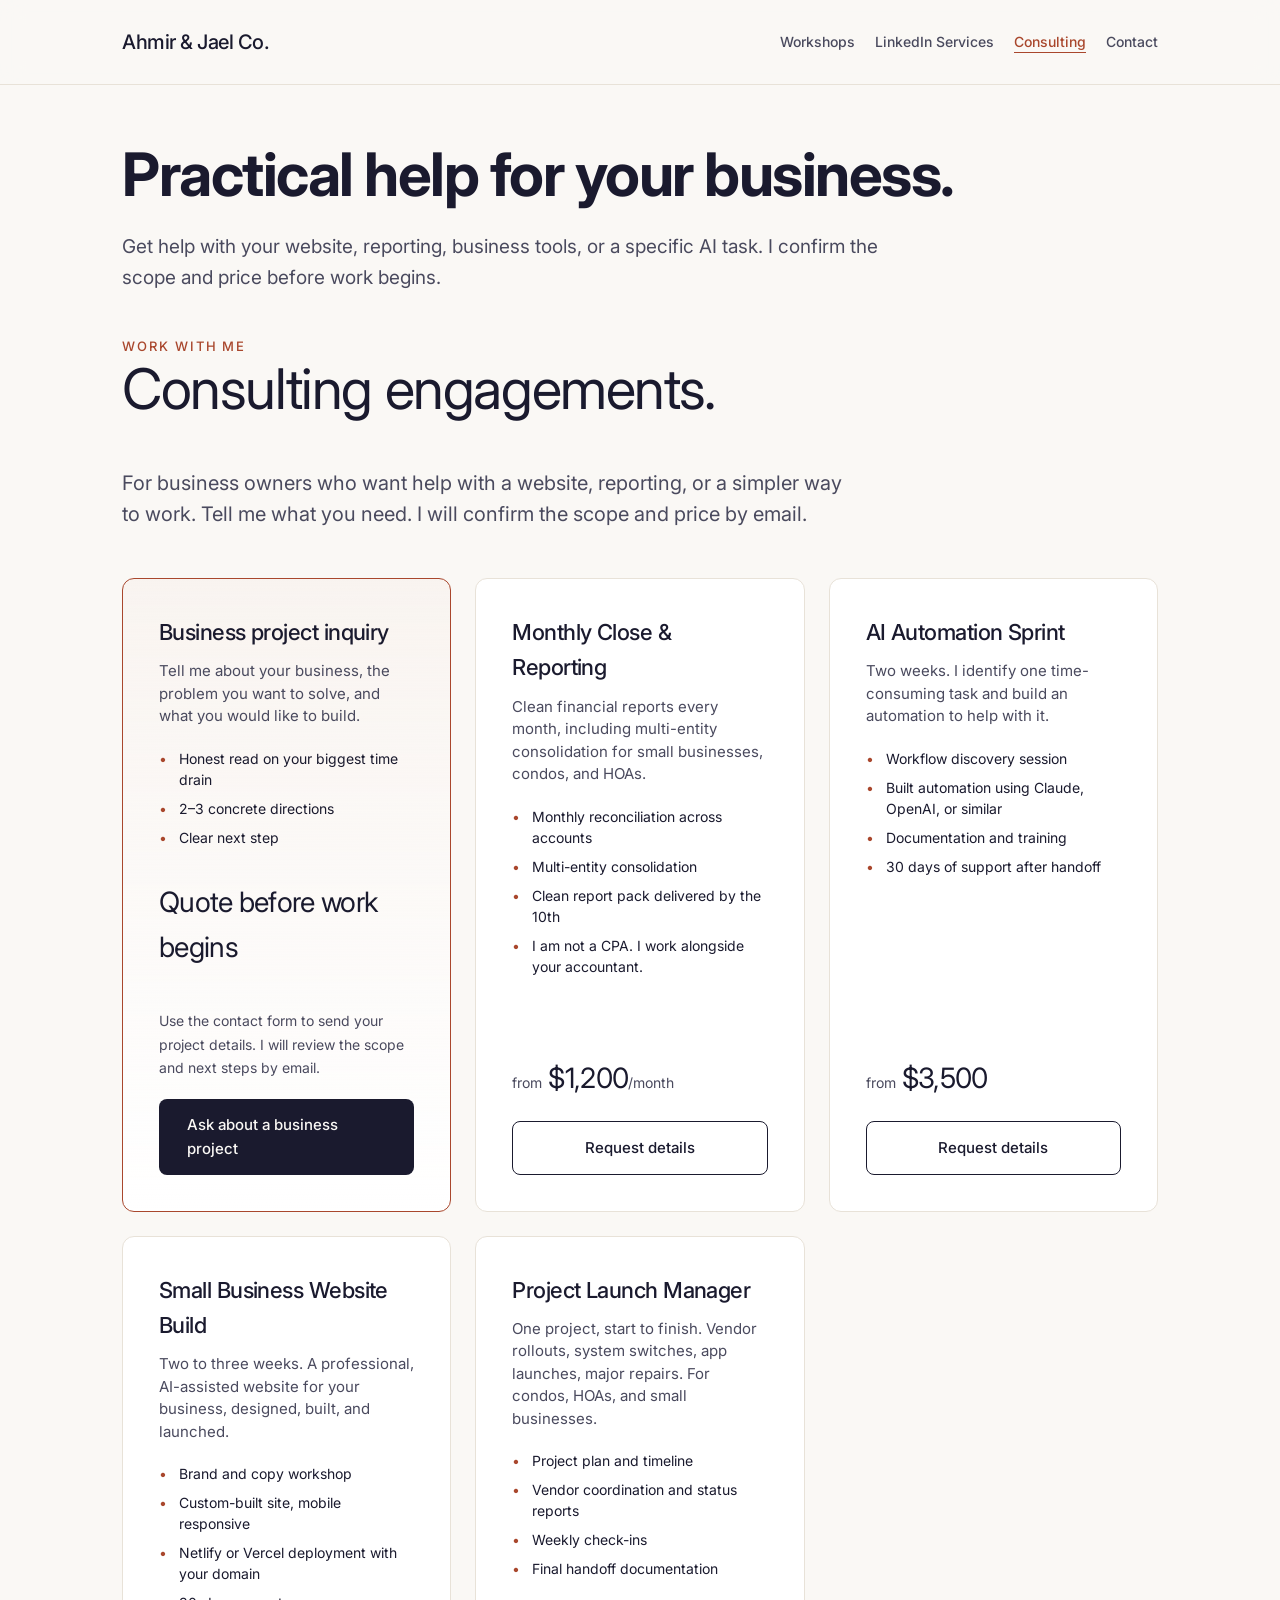
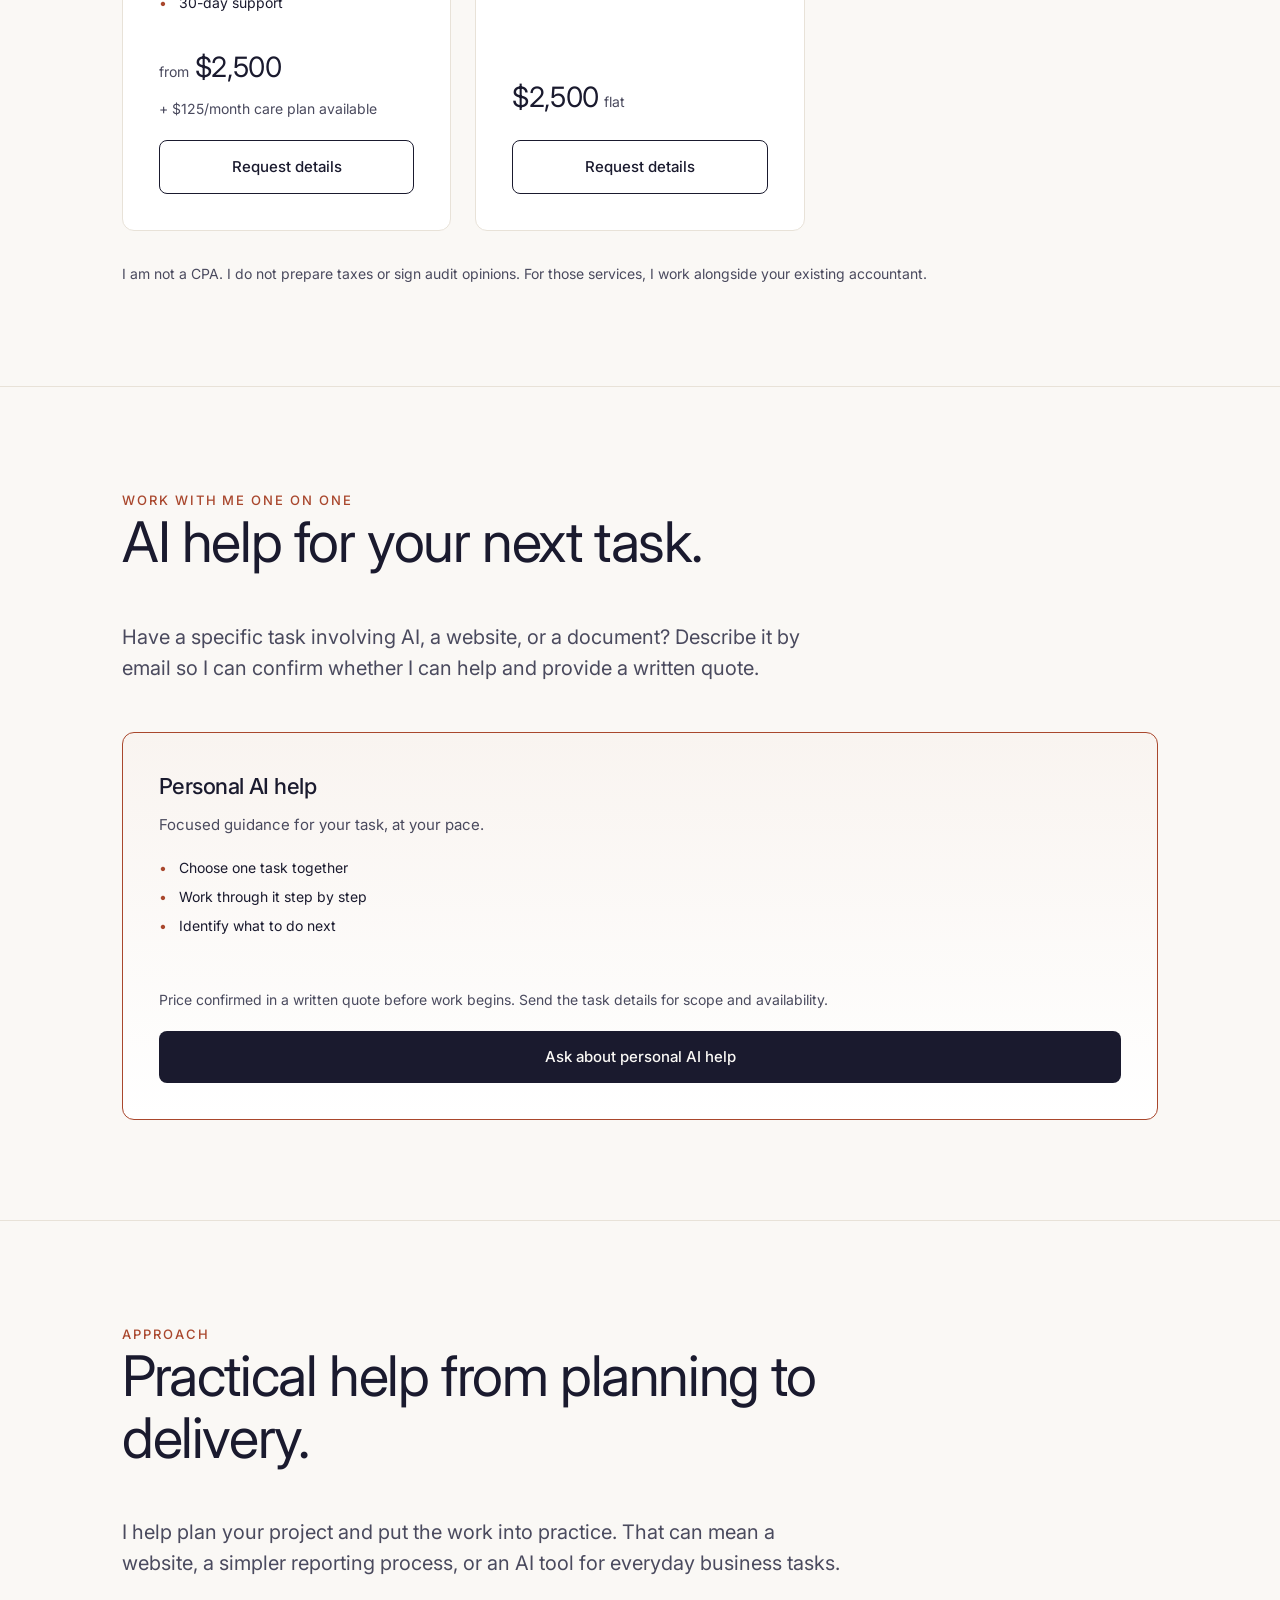
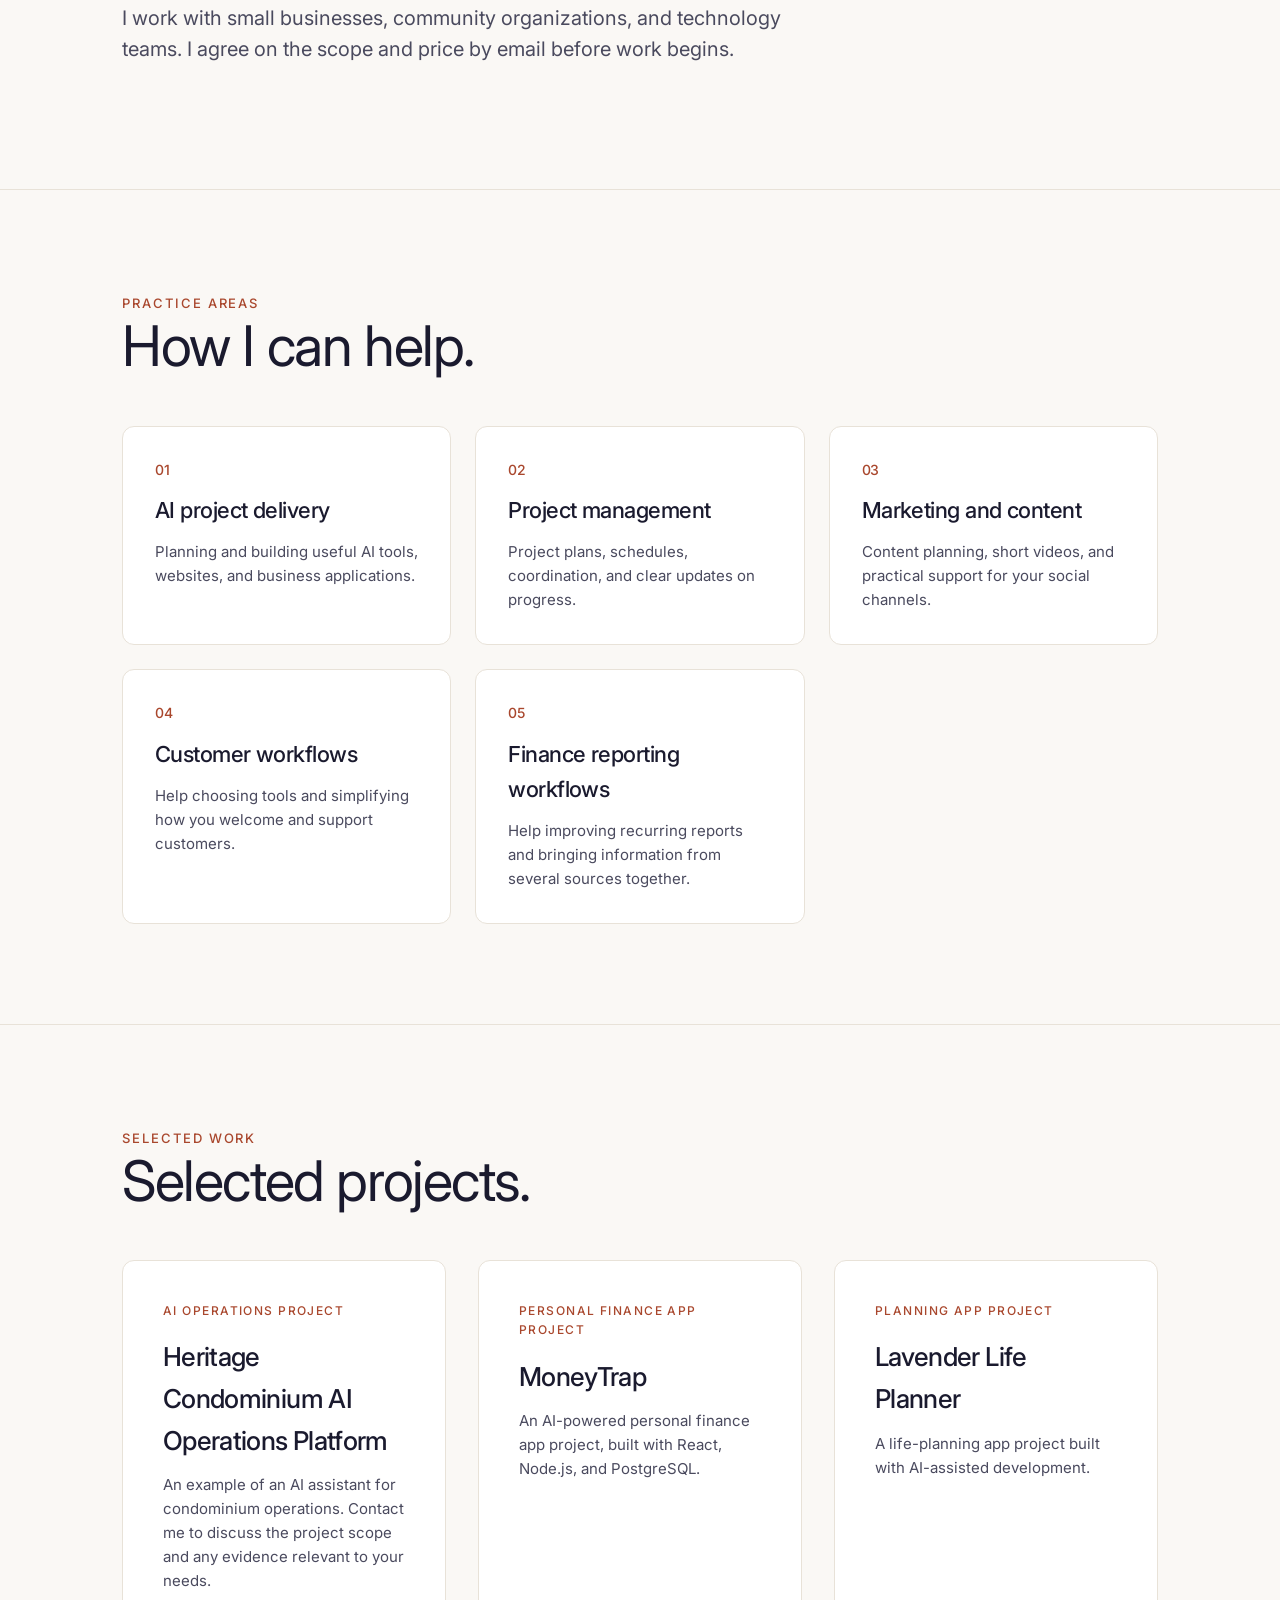
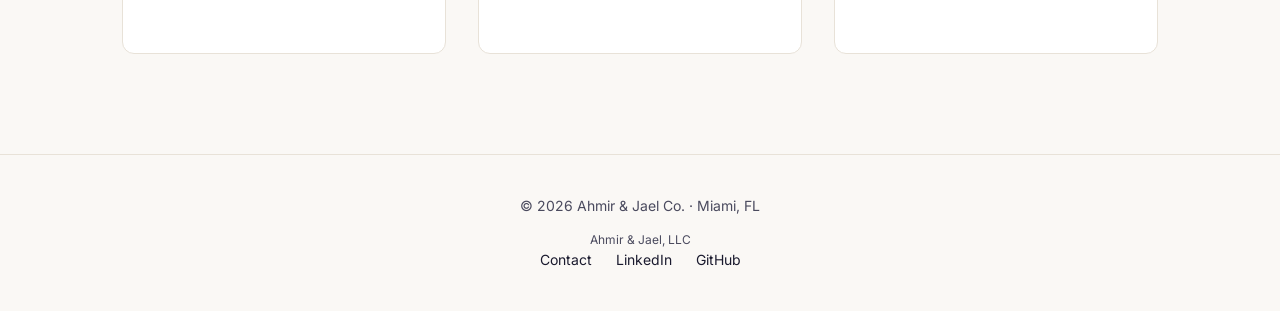
==== consulting.html @ 12e59868 "Separate workshop, LinkedIn, consulting and contact pages" ====
<!DOCTYPE html>

<html lang="en"><head>
<meta charset="utf-8"/>
<meta content="width=device-width, initial-scale=1.0" name="viewport"/>
<title>Business Consulting and Personal AI Help | Ahmir &amp; Jael Co.</title>
<meta content="Explore business project support and personal AI help with Joane Aristilde. Clear scope, written quotes, and email inquiries." name="description"/>
<!-- Open Graph (LinkedIn / WhatsApp / Facebook preview cards) -->
<meta content="Business Consulting and Personal AI Help | Ahmir &amp; Jael Co." property="og:title"/>
<meta content="Explore business project support and personal AI help with Joane Aristilde. Clear scope, written quotes, and email inquiries." property="og:description"/>
<meta content="website" property="og:type"/>
<meta content="https://ahmirjael.netlify.app/joane-hero-brown.jpg" property="og:image"/>
<meta content="https://ahmirjael.netlify.app/consulting.html" property="og:url"/>
<!-- Twitter card -->
<meta content="summary_large_image" name="twitter:card"/>
<meta content="Business Consulting and Personal AI Help | Ahmir &amp; Jael Co." name="twitter:title"/>
<meta content="Explore business project support and personal AI help with Joane Aristilde. Clear scope, written quotes, and email inquiries." name="twitter:description"/>
<meta content="https://ahmirjael.netlify.app/joane-hero-brown.jpg" name="twitter:image"/>
<!-- Favicon (A&J wordmark) -->
<link href="data:image/svg+xml,%3Csvg xmlns='http://www.w3.org/2000/svg' viewBox='0 0 100 100'%3E%3Crect width='100' height='100' fill='%231a1a2e'/%3E%3Ctext x='50' y='68' font-family='Georgia,serif' font-size='54' font-weight='500' fill='%23d97757' text-anchor='middle'%3EA%26J%3C/text%3E%3C/svg%3E" rel="icon"/>
<link href="https://fonts.googleapis.com" rel="preconnect"/>
<link crossorigin="" href="https://fonts.gstatic.com" rel="preconnect"/>
<script defer="" src="booking-config.js"></script>
<script defer="" src="booking.js"></script><link href="https://fonts.googleapis.com/css2?family=Inter:wght@400;500;600&amp;display=swap" rel="stylesheet"/><link href="/styles.css" rel="stylesheet"/><link href="https://ahmirjael.netlify.app/consulting.html" rel="canonical"/></head><body><a class="skip-link" href="#top">Skip to main content</a><nav aria-label="Main navigation"><div class="container"><a class="logo" href="/">Ahmir &amp; Jael Co.</a><div class="nav-links"><a href="/#workshops">Workshops</a><a href="/linkedin-services.html">LinkedIn Services</a><a aria-current="page" href="/consulting.html">Consulting</a><a href="/contact.html">Contact</a></div></div></nav><main id="main-content"><header class="page-intro" id="top"><div class="container"><h1>Practical help for your business.</h1><p>Get help with your website, reporting, business tools, or a specific AI task. I confirm the scope and price before work begins.</p></div></header><section id="consulting">
<div class="container">
<span class="section-label">Work With Me</span>
<h2 class="section-title">Consulting engagements.</h2>
<p class="section-intro">For business owners who want help with a website, reporting, or a simpler way to work. Tell me what you need. I will confirm the scope and price by email.</p>
<div class="consulting-grid">
<div class="consulting-card featured">
<h3>Business project inquiry</h3>
<p class="consulting-sub">Tell me about your business, the problem you want to solve, and what you would like to build.</p>
<ul class="consulting-deliverables">
<li>Honest read on your biggest time drain</li>
<li>2–3 concrete directions</li>
<li>Clear next step</li>
</ul>
<div class="consulting-price">Quote before work begins</div>
<p class="offer-note">Use the contact form to send your project details. I will review the scope and next steps by email.</p><a class="btn btn-primary" data-inquiry="business" href="/contact.html?service=business#service-inquiry">Ask about a business project</a>
</div>
<div class="consulting-card">
<h3>Monthly Close &amp; Reporting</h3>
<p class="consulting-sub">Clean financial reports every month, including multi-entity consolidation for small businesses, condos, and HOAs.</p>
<ul class="consulting-deliverables">
<li>Monthly reconciliation across accounts</li>
<li>Multi-entity consolidation</li>
<li>Clean report pack delivered by the 10th</li>
<li>I am not a CPA. I work alongside your accountant.</li>
</ul>
<div class="consulting-price"><span style="margin-right:6px">from</span>$1,200<span>/month</span></div>
<a class="btn btn-secondary" data-inquiry="business" href="/contact.html?service=business#service-inquiry">Request details</a>
</div>
<div class="consulting-card">
<h3>AI Automation Sprint</h3>
<p class="consulting-sub">Two weeks. I identify one time-consuming task and build an automation to help with it.</p>
<ul class="consulting-deliverables">
<li>Workflow discovery session</li>
<li>Built automation using Claude, OpenAI, or similar</li>
<li>Documentation and training</li>
<li>30 days of support after handoff</li>
</ul>
<div class="consulting-price"><span style="margin-right:6px">from</span>$3,500</div>
<a class="btn btn-secondary" data-inquiry="business" href="/contact.html?service=business#service-inquiry">Request details</a>
</div>
<div class="consulting-card">
<h3>Small Business Website Build</h3>
<p class="consulting-sub">Two to three weeks. A professional, AI-assisted website for your business,  designed, built, and launched.</p>
<ul class="consulting-deliverables">
<li>Brand and copy workshop</li>
<li>Custom-built site, mobile responsive</li>
<li>Netlify or Vercel deployment with your domain</li>
<li>30-day support</li>
</ul>
<div class="consulting-price"><span style="margin-right:6px">from</span>$2,500</div>
<div style="font-size: 14px; color: var(--ink-soft); margin-top: -12px; margin-bottom: 20px;">+ $125/month care plan available</div>
<a class="btn btn-secondary" data-inquiry="business" href="/contact.html?service=business#service-inquiry">Request details</a>
</div>
<div class="consulting-card">
<h3>Project Launch Manager</h3>
<p class="consulting-sub">One project, start to finish. Vendor rollouts, system switches, app launches, major repairs. For condos, HOAs, and small businesses.</p>
<ul class="consulting-deliverables">
<li>Project plan and timeline</li>
<li>Vendor coordination and status reports</li>
<li>Weekly check-ins</li>
<li>Final handoff documentation</li>
</ul>
<div class="consulting-price">$2,500 <span>flat</span></div>
<a class="btn btn-secondary" data-inquiry="business" href="/contact.html?service=business#service-inquiry">Request details</a>
</div>
</div>
<p class="consulting-note" style="margin-top:32px;color:var(--ink-soft);font-size:14px;">I am not a CPA. I do not prepare taxes or sign audit opinions. For those services, I work alongside your existing accountant.</p>
</div>
</section><section id="personal-help"><div class="container">
<span class="section-label">Work with me one on one</span><h2 class="section-title">AI help for your next task.</h2>
<p class="section-intro">Have a specific task involving AI, a website, or a document? Describe it by email so I can confirm whether I can help and provide a written quote.</p>
<div class="consulting-grid"><article class="consulting-card featured"><h3>Personal AI help</h3>
<p class="consulting-sub">Focused guidance for your task, at your pace.</p><ul class="consulting-deliverables"><li>Choose one task together</li><li>Work through it step by step</li><li>Identify what to do next</li></ul>
<p class="offer-note" id="personal-terms">Price confirmed in a written quote before work begins. Send the task details for scope and availability.</p>
<a class="btn btn-primary" data-inquiry="personal" href="/contact.html?service=personal#service-inquiry">Ask about personal AI help</a></article>
</div>
</div></section><section id="about">
<div class="container">
<span class="section-label">Approach</span>
<h2 class="section-title">Practical help from planning to delivery.</h2>
<p class="about-text">I help plan your project and put the work into practice. That can mean a website, a simpler reporting process, or an AI tool for everyday business tasks.</p>
<p class="about-text">I work with small businesses, community organizations, and technology teams. I agree on the scope and price by email before work begins.</p>
</div>
</section><section id="services">
<div class="container">
<span class="section-label">Practice Areas</span>
<h2 class="section-title">How I can help.</h2>
<div class="services-grid">
<div class="service-card">
<span class="service-number">01</span>
<h3>AI project delivery</h3>
<p>Planning and building useful AI tools, websites, and business applications.</p>
</div>
<div class="service-card">
<span class="service-number">02</span>
<h3>Project management</h3>
<p>Project plans, schedules, coordination, and clear updates on progress.</p>
</div>
<div class="service-card">
<span class="service-number">03</span>
<h3>Marketing and content</h3>
<p>Content planning, short videos, and practical support for your social channels.</p>
</div>
<div class="service-card">
<span class="service-number">04</span>
<h3>Customer workflows</h3>
<p>Help choosing tools and simplifying how you welcome and support customers.</p>
</div>
<div class="service-card">
<span class="service-number">05</span>
<h3>Finance reporting workflows</h3>
<p>Help improving recurring reports and bringing information from several sources together.</p>
</div>
</div>
</div>
</section><section id="work">
<div class="container">
<span class="section-label">Selected Work</span>
<h2 class="section-title">Selected projects.</h2>
<div class="work-grid">
<div class="work-card">
<div class="work-category">AI operations project</div>
<h3>Heritage Condominium AI Operations Platform</h3>
<p>An example of an AI assistant for condominium operations. Contact me to discuss the project scope and any evidence relevant to your needs.</p>
</div>
<div class="work-card">
<div class="work-category">Personal finance app project</div>
<h3>MoneyTrap</h3>
<p>An AI-powered personal finance app project, built with React, Node.js, and PostgreSQL.</p>
</div>
<div class="work-card">
<div class="work-category">Planning app project</div>
<h3>Lavender Life Planner</h3>
<p>A life-planning app project built with AI-assisted development.</p>
</div>
</div>
</div>
</section></main><footer><div class="container"><p>© 2026 Ahmir &amp; Jael Co. · Miami, FL</p><p class="legal-name">Ahmir &amp; Jael, LLC</p><p><a href="/contact.html">Contact</a><a href="https://linkedin.com/in/joane-aristilde">LinkedIn</a><a href="https://github.com/Jaristilde">GitHub</a></p></div></footer></body></html>
---- styles.css ----
:root {
    --bg: #faf8f5;
    --ink: #1a1a2e;
    --ink-soft: #4a4a5e;
    --accent: #d97757;
    --accent-hover: #c65e42;
    --line: #e8e2d8;
    --card: #ffffff;
    --photo-bg: #3a3a42;
  }
  * { box-sizing: border-box; margin: 0; padding: 0; }
  html { scroll-behavior: smooth; }
  body {
    font-family: 'Inter', -apple-system, BlinkMacSystemFont, sans-serif;
    background: var(--bg);
    color: var(--ink);
    line-height: 1.6;
    -webkit-font-smoothing: antialiased;
  }
  .container { max-width: 1100px; margin: 0 auto; padding: 0 32px; }

  nav {
    position: sticky; top: 0; z-index: 100;
    background: rgba(250, 248, 245, 0.85);
    backdrop-filter: blur(12px);
    border-bottom: 1px solid var(--line);
    padding: 20px 0;
  }
  nav .container { display: flex; justify-content: space-between; align-items: center; }
  .logo {
    font-family: 'Fraunces', serif;
    font-variation-settings: "opsz" 144;
    font-size: 20px;
    font-weight: 500;
    color: var(--ink);
    letter-spacing: -0.01em;
    text-decoration: none;
  }
  .nav-links { display: flex; gap: 28px; }
  .nav-links a {
    color: var(--ink-soft);
    text-decoration: none;
    font-size: 14px;
    font-weight: 500;
    transition: color 0.2s;
  }
  .nav-links a:hover { color: var(--accent); }
  @media (max-width: 720px) { .nav-links { display: none; } }

  .hero { padding: 100px 0; }
  .hero-grid {
    display: grid;
    grid-template-columns: 1.3fr 1fr;
    gap: 64px;
    align-items: center;
  }
  @media (max-width: 900px) { .hero-grid { grid-template-columns: 1fr; gap: 48px; } }
  .hero-tagline {
    display: inline-block;
    font-size: 13px;
    font-weight: 500;
    color: var(--accent);
    letter-spacing: 0.15em;
    text-transform: uppercase;
    margin-bottom: 24px;
  }
  .hero h1 {
    font-family: 'Fraunces', serif;
    font-variation-settings: "opsz" 144;
    font-size: clamp(48px, 6.5vw, 84px);
    font-weight: 400;
    line-height: 1.02;
    letter-spacing: -0.035em;
    margin-bottom: 28px;
    color: var(--ink);
  }
  .hero h1 em { font-style: italic; color: var(--accent); font-weight: 400; }
  .hero p.lead {
    font-size: clamp(17px, 2vw, 20px);
    color: var(--ink-soft);
    margin-bottom: 40px;
    line-height: 1.5;
  }
  .hero-portrait {
    width: 100%;
    aspect-ratio: 4/5;
    background: var(--photo-bg) url('joane-hero-brown.jpg') center 15% / cover no-repeat;
    border-radius: 20px;
    box-shadow: 0 12px 40px rgba(26, 26, 46, 0.15);
  }
  @media (max-width: 900px) { .hero-portrait { max-width: 420px; margin: 0 auto; } }

  .cta-row { display: flex; gap: 16px; flex-wrap: wrap; }
  .btn {
    display: inline-block;
    padding: 14px 28px;
    font-size: 15px;
    font-weight: 500;
    text-decoration: none;
    border-radius: 8px;
    transition: all 0.2s;
    cursor: pointer;
    border: none;
    font-family: inherit;
  }
  .btn-primary { background: var(--ink); color: var(--bg); }
  .btn-primary:hover { background: var(--accent); transform: translateY(-1px); }
  .btn-secondary { background: transparent; color: var(--ink); border: 1px solid var(--ink); }
  .btn-secondary:hover { background: var(--ink); color: var(--bg); }

  section { padding: 100px 0; border-top: 1px solid var(--line); }
  .section-label {
    font-size: 13px;
    font-weight: 500;
    color: var(--accent);
    letter-spacing: 0.15em;
    text-transform: uppercase;
    margin-bottom: 24px;
  }
  .section-title {
    font-family: 'Fraunces', serif;
    font-variation-settings: "opsz" 144;
    font-size: clamp(36px, 5.5vw, 56px);
    font-weight: 400;
    line-height: 1.1;
    letter-spacing: -0.025em;
    margin-bottom: 48px;
    max-width: 720px;
    color: var(--ink);
  }
  .section-intro { font-size: 20px; color: var(--ink-soft); max-width: 720px; margin-bottom: 48px; line-height: 1.55; }
  .about-text { font-size: 20px; color: var(--ink-soft); max-width: 720px; margin-bottom: 24px; line-height: 1.55; }

  .services-grid {
    display: grid;
    grid-template-columns: repeat(auto-fit, minmax(280px, 1fr));
    gap: 24px;
    margin-top: 48px;
  }
  .service-card {
    background: var(--card);
    padding: 32px;
    border-radius: 12px;
    border: 1px solid var(--line);
    transition: all 0.2s;
  }
  .service-card:hover { border-color: var(--accent); transform: translateY(-2px); }
  .service-card h3 {
    font-family: 'Fraunces', serif;
    font-variation-settings: "opsz" 60;
    font-size: 22px;
    font-weight: 500;
    letter-spacing: -0.015em;
    margin-bottom: 12px;
    color: var(--ink);
  }
  .service-card p { color: var(--ink-soft); font-size: 15px; }
  .service-number {
    font-family: 'Fraunces', serif;
    font-variation-settings: "opsz" 60;
    font-size: 14px;
    color: var(--accent);
    font-weight: 500;
    margin-bottom: 12px;
    display: block;
  }

  .work-grid {
    display: grid;
    grid-template-columns: repeat(auto-fit, minmax(320px, 1fr));
    gap: 32px;
    margin-top: 48px;
  }
  .work-card {
    background: var(--card);
    border-radius: 12px;
    border: 1px solid var(--line);
    padding: 40px;
    transition: all 0.2s;
  }
  .work-card:hover { border-color: var(--accent); transform: translateY(-2px); }
  .work-category {
    font-size: 12px;
    color: var(--accent);
    letter-spacing: 0.12em;
    text-transform: uppercase;
    font-weight: 500;
    margin-bottom: 16px;
  }
  .work-card h3 {
    font-family: 'Fraunces', serif;
    font-variation-settings: "opsz" 60;
    font-size: 26px;
    font-weight: 500;
    letter-spacing: -0.02em;
    margin-bottom: 12px;
    color: var(--ink);
  }
  .work-card p { color: var(--ink-soft); font-size: 15px; margin-bottom: 20px; }
  .work-metric {
    display: inline-block;
    font-family: 'Fraunces', serif;
    font-variation-settings: "opsz" 144;
    font-size: 40px;
    font-weight: 400;
    color: var(--ink);
    line-height: 1;
    margin-right: 12px;
    letter-spacing: -0.02em;
  }
  .work-metric-label { font-size: 13px; color: var(--ink-soft); }

  /* ====== WORKSHOPS ====== */
  .workshops-grid {
    display: grid;
    grid-template-columns: repeat(auto-fit, minmax(340px, 1fr));
    gap: 32px;
    margin-top: 48px;
  }
  .workshop-card {
    background: var(--card);
    border-radius: 16px;
    border: 1px solid var(--line);
    padding: 40px;
    display: flex;
    flex-direction: column;
    transition: all 0.2s;
  }
  .workshop-card:hover { border-color: var(--accent); transform: translateY(-2px); }
  .workshop-pill {
    display: inline-block;
    background: rgba(217, 119, 87, 0.1);
    color: var(--accent);
    padding: 6px 14px;
    border-radius: 20px;
    font-size: 12px;
    font-weight: 500;
    letter-spacing: 0.1em;
    text-transform: uppercase;
    margin-bottom: 20px;
    width: fit-content;
  }
  .workshop-card h3 {
    font-family: 'Fraunces', serif;
    font-variation-settings: "opsz" 144;
    font-size: 30px;
    font-weight: 400;
    letter-spacing: -0.02em;
    margin-bottom: 14px;
    color: var(--ink);
  }
  .workshop-card .workshop-tagline {
    color: var(--ink-soft);
    font-size: 16px;
    margin-bottom: 24px;
    line-height: 1.5;
  }
  .workshop-outcomes {
    list-style: none;
    margin-bottom: 28px;
    padding: 0;
  }
  .workshop-outcomes li {
    position: relative;
    padding-left: 24px;
    margin-bottom: 10px;
    color: var(--ink);
    font-size: 15px;
    line-height: 1.5;
  }
  .workshop-outcomes li::before {
    content: '→';
    position: absolute;
    left: 0;
    color: var(--accent);
    font-weight: 500;
  }
  .workshop-price-row {
    display: flex;
    align-items: baseline;
    gap: 10px;
    margin-bottom: 24px;
    padding-top: 20px;
    border-top: 1px solid var(--line);
  }
  .workshop-price {
    font-family: 'Fraunces', serif;
    font-variation-settings: "opsz" 144;
    font-size: 36px;
    font-weight: 400;
    color: var(--ink);
    letter-spacing: -0.02em;
  }
  .workshop-price-note { color: var(--ink-soft); font-size: 14px; }
  .workshop-card .btn { margin-top: auto; text-align: center; }

  /* ====== CONSULTING ====== */
  .consulting-grid {
    display: grid;
    grid-template-columns: repeat(auto-fit, minmax(300px, 1fr));
    gap: 24px;
    margin-top: 48px;
  }
  .consulting-card {
    background: var(--card);
    border-radius: 12px;
    border: 1px solid var(--line);
    padding: 36px;
    display: flex;
    flex-direction: column;
    transition: all 0.2s;
  }
  .consulting-card:hover { border-color: var(--accent); transform: translateY(-2px); }
  .consulting-card.featured {
    border-color: var(--accent);
    background: linear-gradient(180deg, rgba(217, 119, 87, 0.03), var(--card));
  }
  .consulting-card h3 {
    font-family: 'Fraunces', serif;
    font-variation-settings: "opsz" 60;
    font-size: 22px;
    font-weight: 500;
    letter-spacing: -0.015em;
    margin-bottom: 10px;
    color: var(--ink);
  }
  .consulting-card .consulting-sub {
    color: var(--ink-soft);
    font-size: 15px;
    margin-bottom: 20px;
    line-height: 1.5;
  }
  .consulting-deliverables {
    list-style: none;
    margin-bottom: 24px;
    padding: 0;
    flex-grow: 1;
  }
  .consulting-deliverables li {
    position: relative;
    padding-left: 20px;
    margin-bottom: 8px;
    color: var(--ink);
    font-size: 14px;
    line-height: 1.5;
  }
  .consulting-deliverables li::before {
    content: '•';
    position: absolute;
    left: 0;
    color: var(--accent);
  }
  .consulting-price {
    font-family: 'Fraunces', serif;
    font-variation-settings: "opsz" 144;
    font-size: 28px;
    font-weight: 400;
    color: var(--ink);
    margin-bottom: 20px;
    letter-spacing: -0.02em;
  }
  .consulting-price span { font-size: 14px; color: var(--ink-soft); font-weight: 400; font-family: 'Inter', sans-serif; letter-spacing: 0; }

  /* ====== FOUNDER ====== */
  .founder-grid {
    display: grid;
    grid-template-columns: 1fr 1.4fr;
    gap: 64px;
    align-items: start;
  }
  @media (max-width: 720px) { .founder-grid { grid-template-columns: 1fr; gap: 32px; } }
  .founder-photo {
    width: 100%;
    aspect-ratio: 4/5;
    background: var(--photo-bg) url('Confident%20Office%20Portrait%20with%20Curls.png') 47% 20% / cover no-repeat;
    border-radius: 16px;
    box-shadow: 0 8px 32px rgba(26, 26, 46, 0.12);
  }
  .founder-bio h3 {
    font-family: 'Fraunces', serif;
    font-variation-settings: "opsz" 144;
    font-size: clamp(32px, 4vw, 42px);
    font-weight: 400;
    letter-spacing: -0.025em;
    margin-bottom: 8px;
    color: var(--ink);
  }
  .founder-title {
    color: var(--accent);
    font-size: 13px;
    letter-spacing: 0.15em;
    text-transform: uppercase;
    font-weight: 500;
    margin-bottom: 24px;
  }
  .founder-bio p { color: var(--ink-soft); margin-bottom: 16px; line-height: 1.6; }
  .credentials { display: flex; flex-wrap: wrap; gap: 8px; margin-top: 24px; }
  .badge {
    background: var(--card);
    border: 1px solid var(--line);
    padding: 6px 14px;
    border-radius: 20px;
    font-size: 13px;
    font-weight: 500;
    color: var(--ink);
  }

  /* ====== FAQ ====== */
  .faq-list { max-width: 760px; }
  .faq-item {
    border-bottom: 1px solid var(--line);
    padding: 24px 0;
  }
  .faq-item summary {
    cursor: pointer;
    font-family: 'Fraunces', serif;
    font-variation-settings: "opsz" 60;
    font-size: 20px;
    font-weight: 500;
    color: var(--ink);
    letter-spacing: -0.01em;
    list-style: none;
    display: flex;
    justify-content: space-between;
    align-items: center;
    gap: 20px;
  }
  .faq-item summary::-webkit-details-marker { display: none; }
  .faq-item summary::after {
    content: '+';
    color: var(--accent);
    font-size: 24px;
    font-weight: 400;
    transition: transform 0.2s;
  }
  .faq-item[open] summary::after { content: '−'; }
  .faq-item p {
    margin-top: 16px;
    color: var(--ink-soft);
    font-size: 16px;
    line-height: 1.6;
  }

  /* ====== EMAIL SIGNUP ====== */
  .signup {
    text-align: center;
    padding: 100px 0;
    background: rgba(217, 119, 87, 0.06);
    border-top: 1px solid var(--line);
    border-bottom: 1px solid var(--line);
  }
  .signup h2 {
    font-family: 'Fraunces', serif;
    font-variation-settings: "opsz" 144;
    font-size: clamp(32px, 4.5vw, 42px);
    font-weight: 400;
    letter-spacing: -0.025em;
    margin-bottom: 16px;
    color: var(--ink);
  }
  .signup p { color: var(--ink-soft); font-size: 17px; margin-bottom: 32px; }
  .signup-form {
    display: flex;
    gap: 12px;
    max-width: 480px;
    margin: 0 auto;
    flex-wrap: wrap;
    justify-content: center;
  }
  .signup-form input[type="email"] {
    flex: 1;
    min-width: 220px;
    padding: 14px 18px;
    font-size: 15px;
    font-family: inherit;
    border: 1px solid var(--line);
    border-radius: 8px;
    background: var(--card);
    color: var(--ink);
  }
  .signup-form input[type="email"]:focus {
    outline: none;
    border-color: var(--accent);
  }

  /* ====== CONTACT ====== */
  .contact {
    text-align: center;
    padding: 120px 0;
    background: var(--ink);
    color: var(--bg);
    border-top: none;
  }
  .contact .section-label { color: var(--accent); }
  .contact h2 {
    font-family: 'Fraunces', serif;
    font-variation-settings: "opsz" 144;
    font-size: clamp(40px, 6vw, 64px);
    font-weight: 400;
    letter-spacing: -0.03em;
    margin-bottom: 24px;
    color: var(--bg);
  }
  .contact p {
    font-size: 18px;
    color: rgba(250, 248, 245, 0.7);
    max-width: 480px;
    margin: 0 auto 40px;
  }
  .contact .btn-primary { background: var(--accent); color: var(--bg); }
  .contact .btn-primary:hover { background: var(--accent-hover); }

  footer {
    padding: 40px 0;
    text-align: center;
    color: var(--ink-soft);
    font-size: 14px;
    border-top: 1px solid var(--line);
  }
  footer a { color: var(--ink-soft); text-decoration: none; margin: 0 12px; }
  footer a:hover { color: var(--accent); }

/* Straight, upright headings: turn off Fraunces 'wonky' letters */
h1,h2,h3,.logo,.section-title,.work-metric,.workshop-price,.consulting-price,.service-number,.faq-item summary,.founder-bio h3{font-variation-settings:'opsz' 72,'WONK' 0,'SOFT' 0 !important;font-variant-numeric:lining-nums !important;letter-spacing:-0.01em !important;}
/* Straight capital J: borrow only the letter J from Newsreader */
h1,h2,h3,.logo,.section-title,.faq-item summary,.founder-bio h3{font-family:'Newsreader','Fraunces',serif !important;}


/* Sales-page refinements preserve the original palette and type system. */
:root { --accent: #a9472d; --accent-hover: #913c27; }
.skip-link { position: fixed; top: -100px; left: 16px; z-index: 200; padding: 12px; background: var(--ink); color: white; }
.skip-link:focus { top: 8px; }
:focus-visible { outline: 3px solid var(--accent); outline-offset: 4px; }
section, header { scroll-margin-top: 100px; }
.hero { padding: 56px 0; }
.hero h1 { font-size: clamp(42px, 5.4vw, 68px); line-height: 1.06; }
.hero-tagline { letter-spacing: .08em; margin-bottom: 18px; }
.hero p.lead { margin-bottom: 24px; }
.hero-note, .offer-note { color: var(--ink-soft); font-size: 14px; line-height: 1.65; margin: 20px 0; }
.offer-note a { color: var(--ink); text-underline-offset: 3px; }
.hero-note { margin-bottom: 0; }
.workshop-card:first-child { border-top: 4px solid var(--accent); }
.workshops-grid, .consulting-grid, .services-grid, .work-grid { grid-template-columns: repeat(auto-fit, minmax(min(100%, 300px), 1fr)); }
.workshop-card .btn { margin-top: 12px; }
.btn { min-height: 48px; display: inline-flex; align-items: center; justify-content: center; }
.hero-grid > *, .founder-grid > * { min-width: 0; }
@media (max-width: 720px) {
 .container { padding: 0 20px; }
 nav { padding: 12px 0; }
 nav .container { flex-wrap: wrap; gap: 10px; }
 .nav-links { display: flex; gap: 8px 16px; flex-wrap: wrap; }
 .nav-links a { min-height: 40px; display: inline-flex; align-items: center; }
 .nav-links a:nth-child(n+3) { display: none; }
 section { padding: 56px 0; }
 .hero { padding: 32px 0; }
 .hero-grid { grid-template-columns: 1fr; gap: 24px; }
 .hero-portrait { max-width: 100%; aspect-ratio: 16/9; background-position: center 25%; }
 .section-title { margin-bottom: 24px; }
 .section-intro { font-size: 18px; margin-bottom: 28px; }
 .workshop-card, .consulting-card, .work-card, .service-card { padding: 24px; }
 .cta-row .btn { width: 100%; }
 .signup-form input[type=email] { min-width: 0; width: 100%; flex-basis: 100%; }
 .contact .btn { max-width: 100%; overflow-wrap: anywhere; }
}
@media (prefers-reduced-motion: reduce) { html { scroll-behavior: auto; } *, *::before, *::after { transition: none !important; } }

[hidden] { display: none !important; } .workshop-card .btn + .btn { margin-top: 12px; }
.steps-list { list-style: none; padding: 0; } #how-it-works { padding-bottom: 56px; }

.linkedin-subheading { font-size: 22px; margin: 28px 0 12px; }
.linkedin-steps { padding-left: 24px; max-width: 800px; color: var(--ink-soft); }
.linkedin-steps li { padding: 6px 0 6px 6px; }
.linkedin-price { display: flex; gap: 8px 12px; flex-wrap: wrap; align-items: baseline; margin: 16px 0; }
.linkedin-price del { color: var(--ink-soft); font-size: 20px; }
.linkedin-price strong { font-size: 32px; font-weight: 500; }
.linkedin-price > span:not(.sr-only) { flex-basis: 100%; font-size: 14px; color: var(--ink-soft); }
.linkedin-delivery { font-size: 15px; margin: 8px 0 20px; }
.linkedin-opening { margin-top: auto; font-size: 16px; font-weight: 600; padding: 14px 0 0; }
.linkedin-cards h4 { font-size: 16px; margin-bottom: 12px; }
.sr-only { position: absolute; width: 1px; height: 1px; overflow: hidden; clip-path: inset(50%); white-space: nowrap; }
nav .container { flex-wrap: wrap; gap: 12px; }
.nav-links { flex-wrap: wrap; gap: 12px 20px; }
@media (max-width: 720px) { .nav-links a.linkedin-menu-link { display: inline-flex; } }


/* Upright lettering without the curved display-font shapes. */
h1,h2,h3,h4,.logo,.section-title,.work-metric,.workshop-price,.consulting-price,.service-number,.faq-item summary,.founder-bio h3,.hero h1 em {
 font-family: 'Inter', -apple-system, BlinkMacSystemFont, 'Segoe UI', sans-serif !important;
 font-style: normal !important; font-variation-settings: normal !important; font-variant-ligatures: none; letter-spacing: -.025em !important;
}
.service-inquiry-form { max-width: 680px; display: grid; gap: 12px; }
.service-inquiry-form label { font-weight: 500; margin-top: 8px; }
.service-inquiry-form input,.service-inquiry-form select,.service-inquiry-form textarea { width:100%; max-width:100%; min-width:0; padding:14px; background:white; border:1px solid var(--line); border-radius:8px; color:var(--ink); font:inherit; }
.service-inquiry-form textarea { min-height:140px; resize:vertical; }
.service-inquiry-form .btn { justify-self: start; }

/* Shared page layout and navigation. */
.nav-links a { display: inline-flex !important; align-items: center; min-height: 44px; }
.nav-links a[aria-current=page] { color: var(--accent); text-decoration: underline; text-underline-offset: 5px; }
nav .container { gap: 8px 24px; }
.nav-links { gap: 8px 20px; }
img.hero-portrait,img.founder-photo { height:auto; display:block; object-fit:cover; object-position:center 18%; background:var(--photo-bg); }
.page-intro { padding: 56px 0 0; border-top: none; }
.page-intro h1 { max-width: 900px; font-size: clamp(36px,5vw,60px); line-height:1.12; margin-bottom:24px; }
.page-intro p { max-width: 760px; color:var(--ink-soft); font-size:19px; }
.page-links { display:flex; gap:16px 24px; flex-wrap:wrap; margin-top:24px; }
.page-links a, footer a { color:var(--ink); }
.page-intro + section { border-top: none; padding-top:40px; }
#linkedin-services { padding-top: 32px; }
footer .legal-name { font-size:12px; margin-top:12px; }
@media(max-width:720px){
 .nav-links { gap:0 16px; }
 .nav-links a { font-size:13px; }
 section,header { scroll-margin-top:155px; }
 .page-intro { padding-top:32px; }
 .page-intro h1 { font-size:36px; }
}
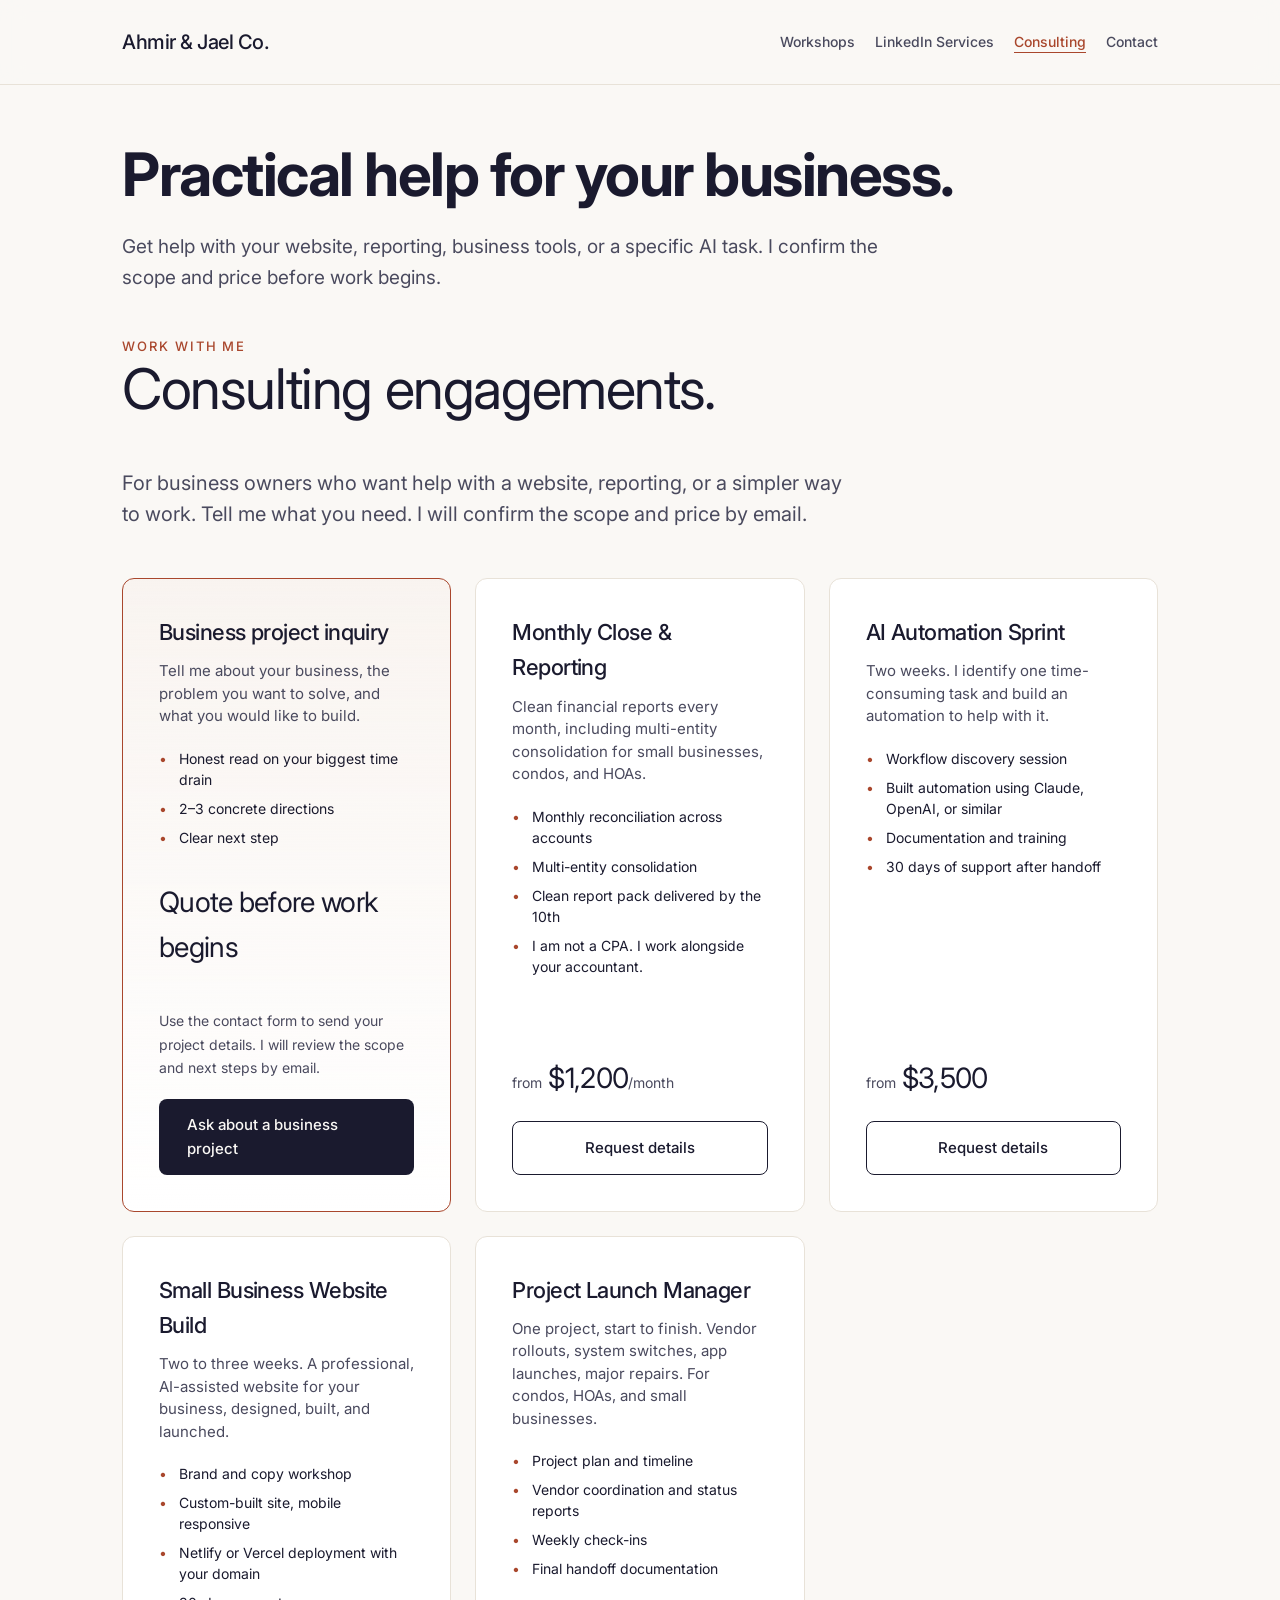
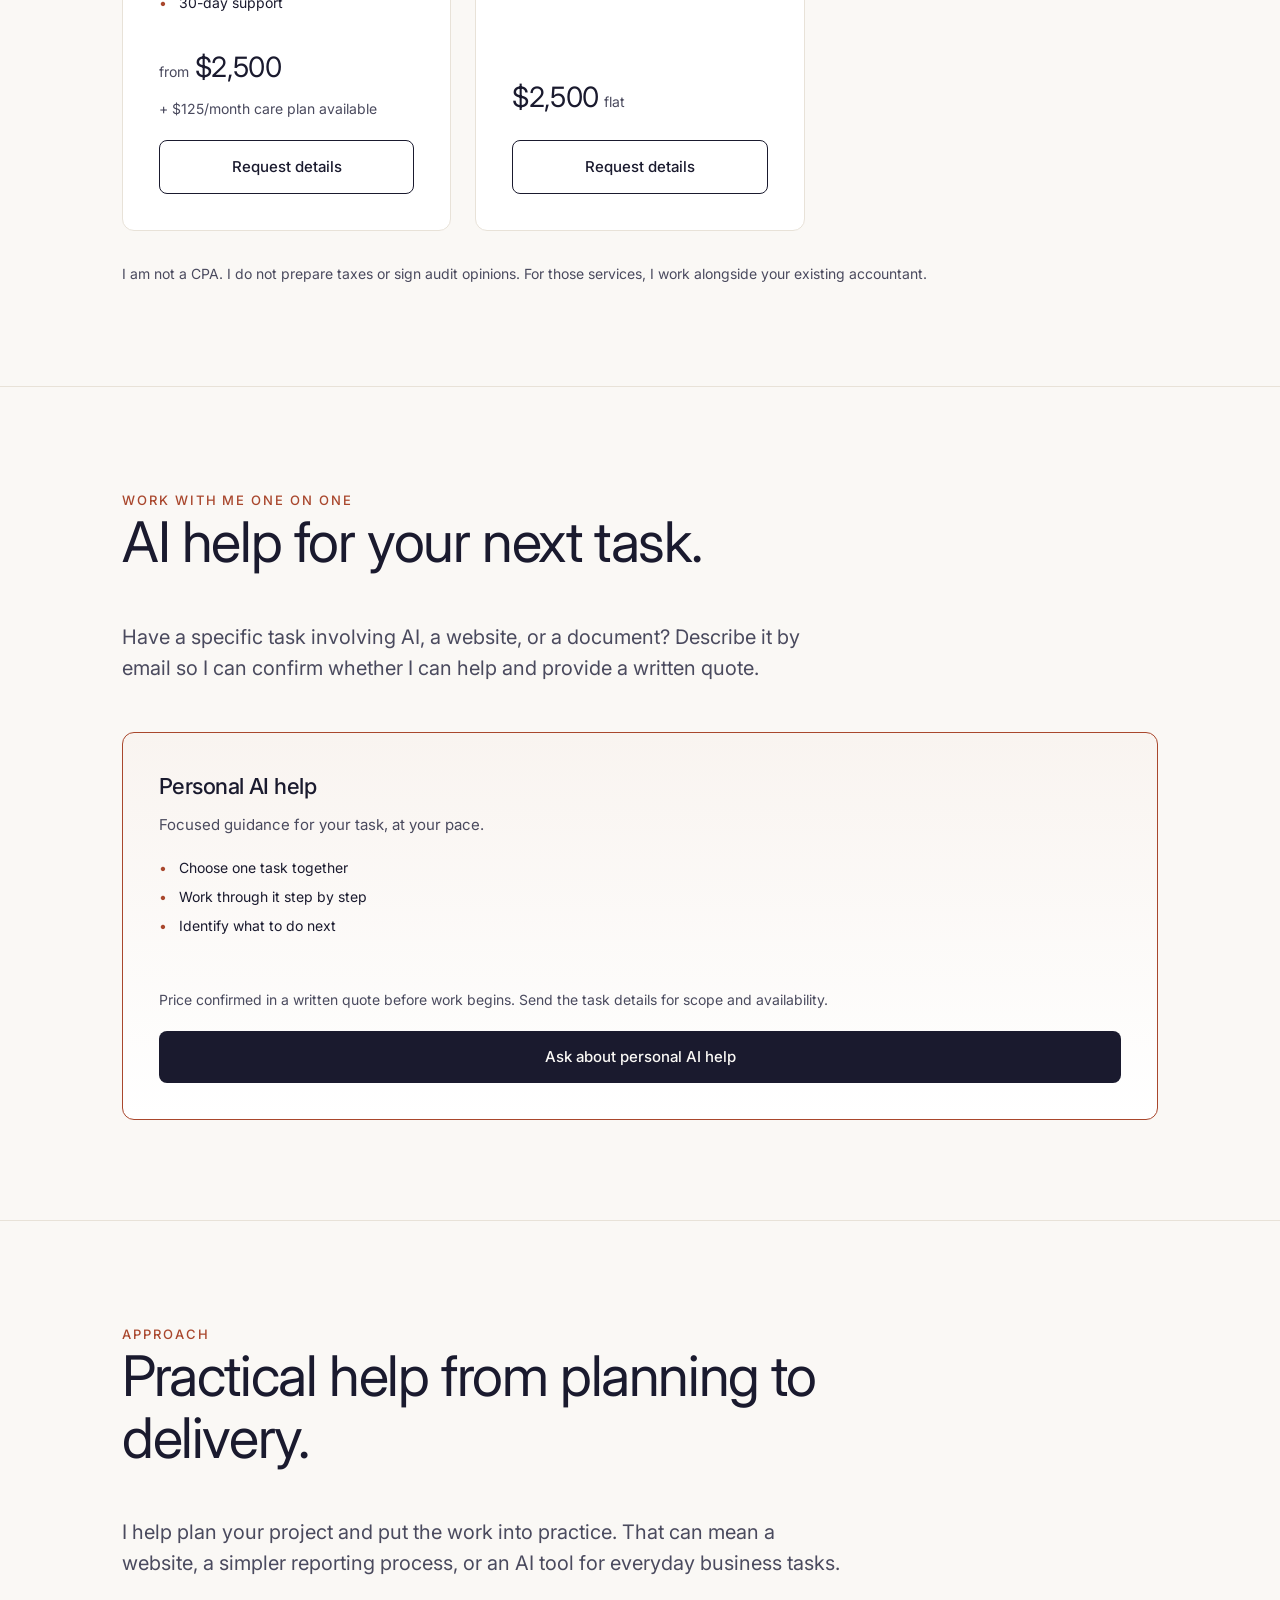
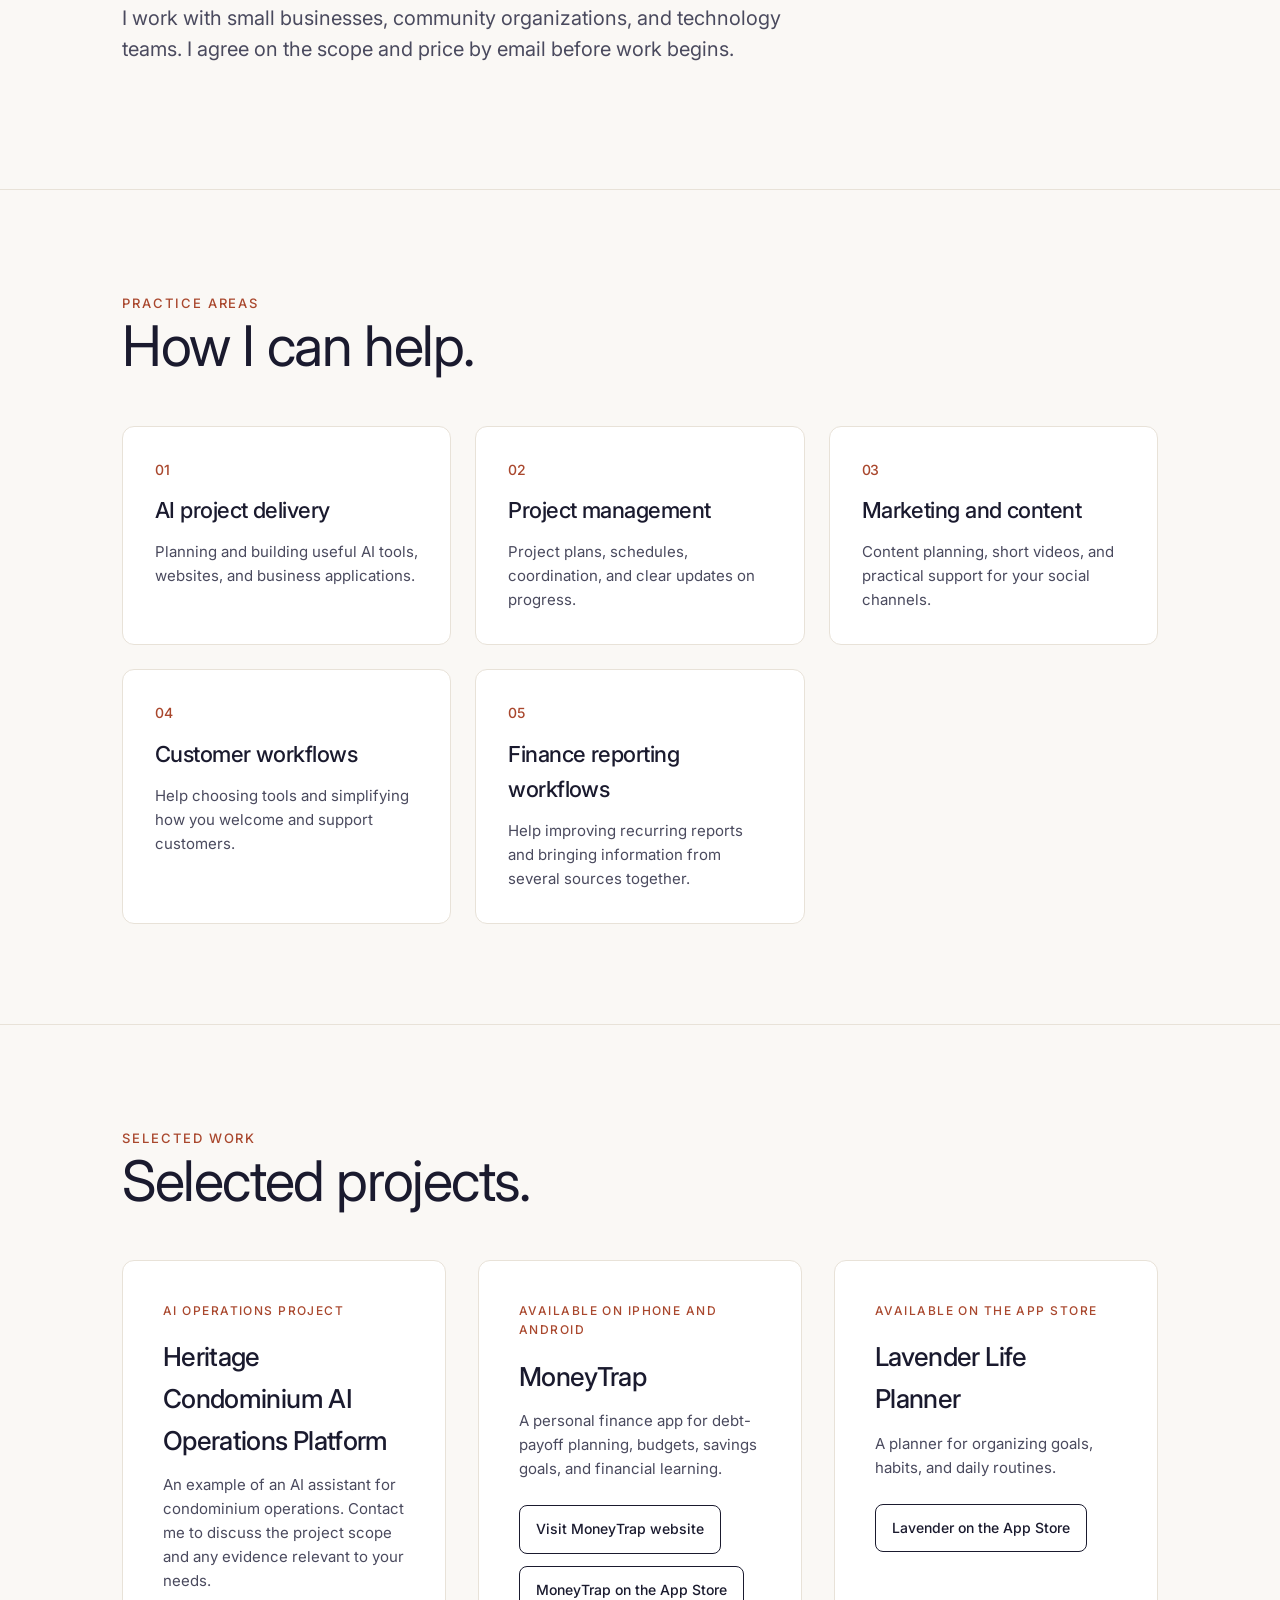
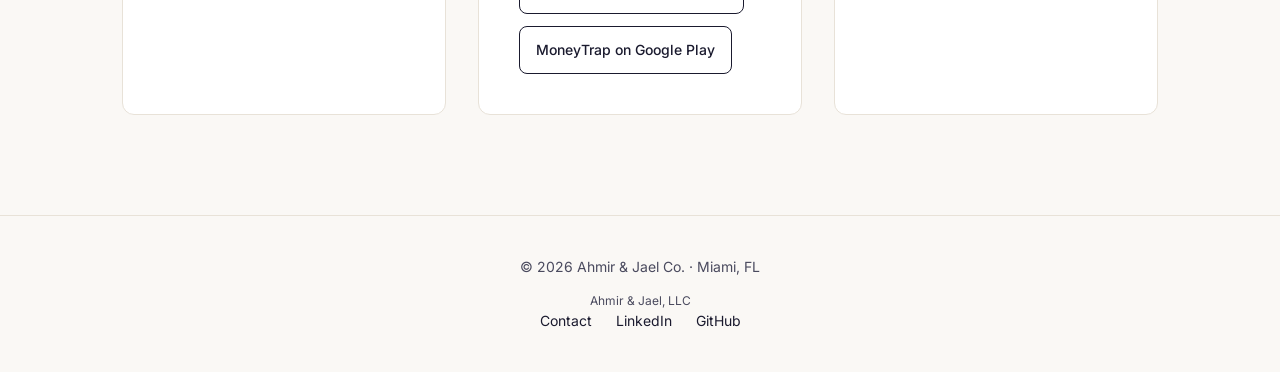
==== commit 5187b796: "Link MoneyTrap and Lavender projects to their live products" ====
--- a/consulting.html
+++ b/consulting.html
@@ -148,15 +148,15 @@
 <p>An example of an AI assistant for condominium operations. Contact me to discuss the project scope and any evidence relevant to your needs.</p>
 </div>
 <div class="work-card">
-<div class="work-category">Personal finance app project</div>
+<div class="work-category">Available on iPhone and Android</div>
 <h3>MoneyTrap</h3>
-<p>An AI-powered personal finance app project, built with React, Node.js, and PostgreSQL.</p>
-</div>
+<p>A personal finance app for debt-payoff planning, budgets, savings goals, and financial learning.</p>
+<div class="project-links"><a class="btn btn-secondary" href="https://moneytrap.app/" rel="noopener noreferrer" target="_blank">Visit MoneyTrap website</a><a class="btn btn-secondary" href="https://apps.apple.com/us/app/moneytrap-debt-freedom/id6764737667" rel="noopener noreferrer" target="_blank">MoneyTrap on the App Store</a><a class="btn btn-secondary" href="https://play.google.com/store/apps/details?id=com.moneytrap.debtfreedom&amp;pcampaignid=web_share" rel="noopener noreferrer" target="_blank">MoneyTrap on Google Play</a></div></div>
 <div class="work-card">
-<div class="work-category">Planning app project</div>
+<div class="work-category">Available on the App Store</div>
 <h3>Lavender Life Planner</h3>
-<p>A life-planning app project built with AI-assisted development.</p>
-</div>
+<p>A planner for organizing goals, habits, and daily routines.</p>
+<div class="project-links"><a class="btn btn-secondary" href="https://apps.apple.com/us/app/lavender-life-planner/id6759303830" rel="noopener noreferrer" target="_blank">Lavender on the App Store</a></div></div>
 </div>
 </div>
 </section></main><footer><div class="container"><p>© 2026 Ahmir &amp; Jael Co. · Miami, FL</p><p class="legal-name">Ahmir &amp; Jael, LLC</p><p><a href="/contact.html">Contact</a><a href="https://linkedin.com/in/joane-aristilde">LinkedIn</a><a href="https://github.com/Jaristilde">GitHub</a></p></div></footer></body></html>
--- a/styles.css
+++ b/styles.css
@@ -616,3 +616,8 @@
  .page-intro { padding-top:32px; }
  .page-intro h1 { font-size:36px; }
 }
+
+.project-links { display: flex; gap: 12px; flex-wrap: wrap; margin-top: 24px; }
+.project-links .btn { font-size: 14px; padding: 12px 16px; }
+.founder-bio a { color: var(--ink); text-decoration: underline; text-underline-offset: 4px; }
+@media (max-width: 720px) { .project-links .btn { width: 100%; } }
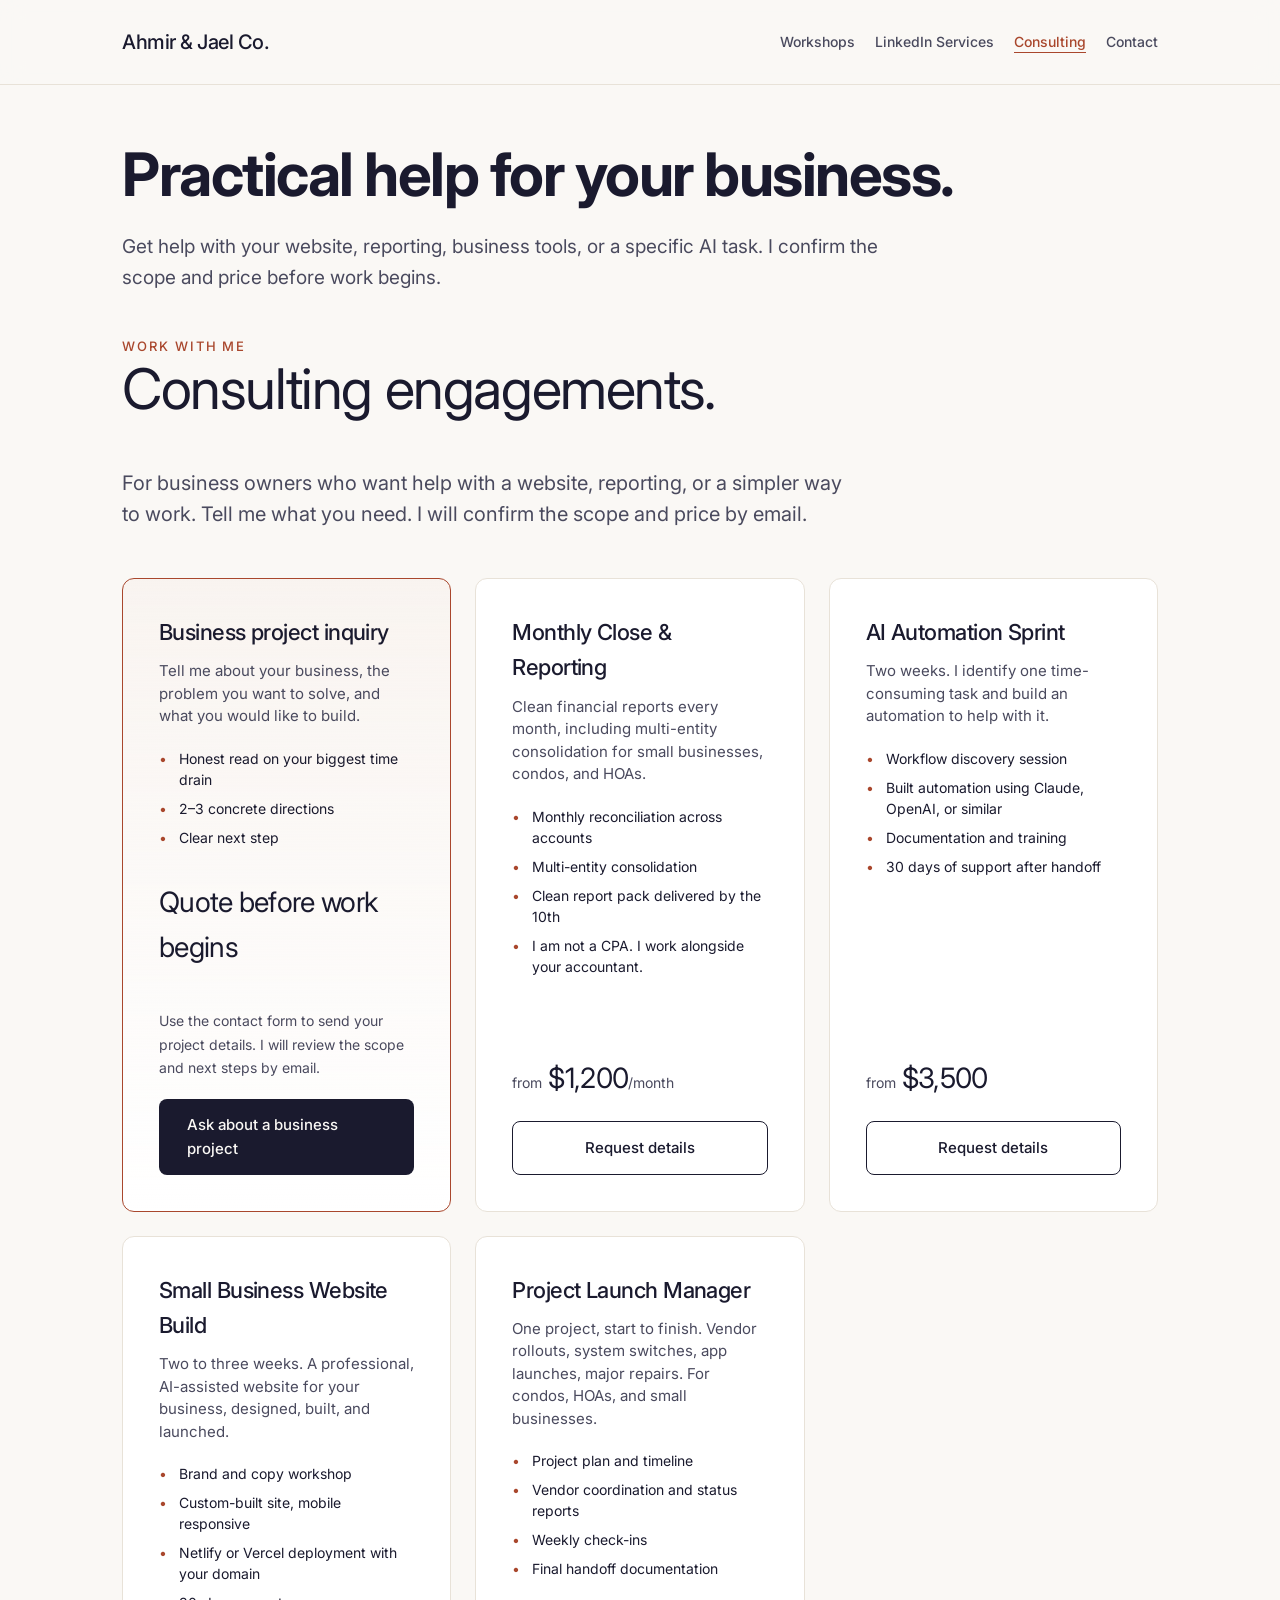
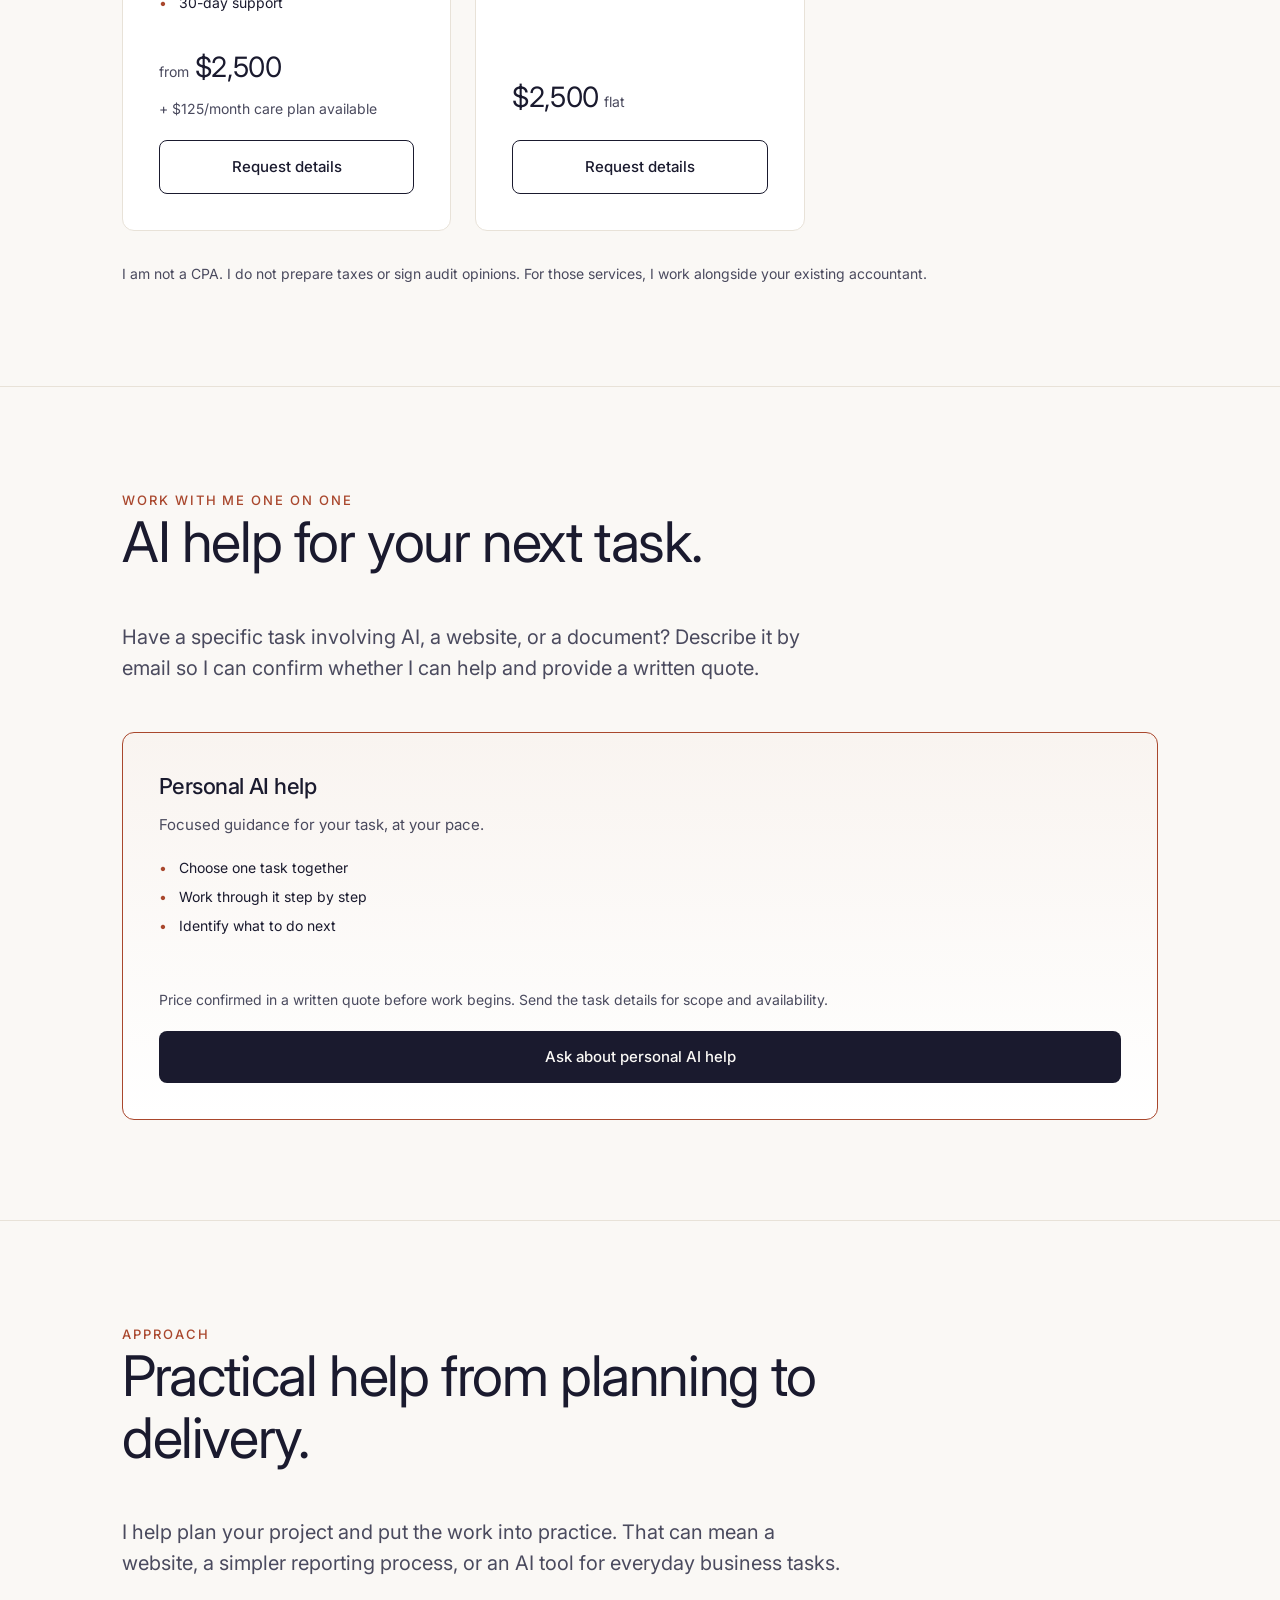
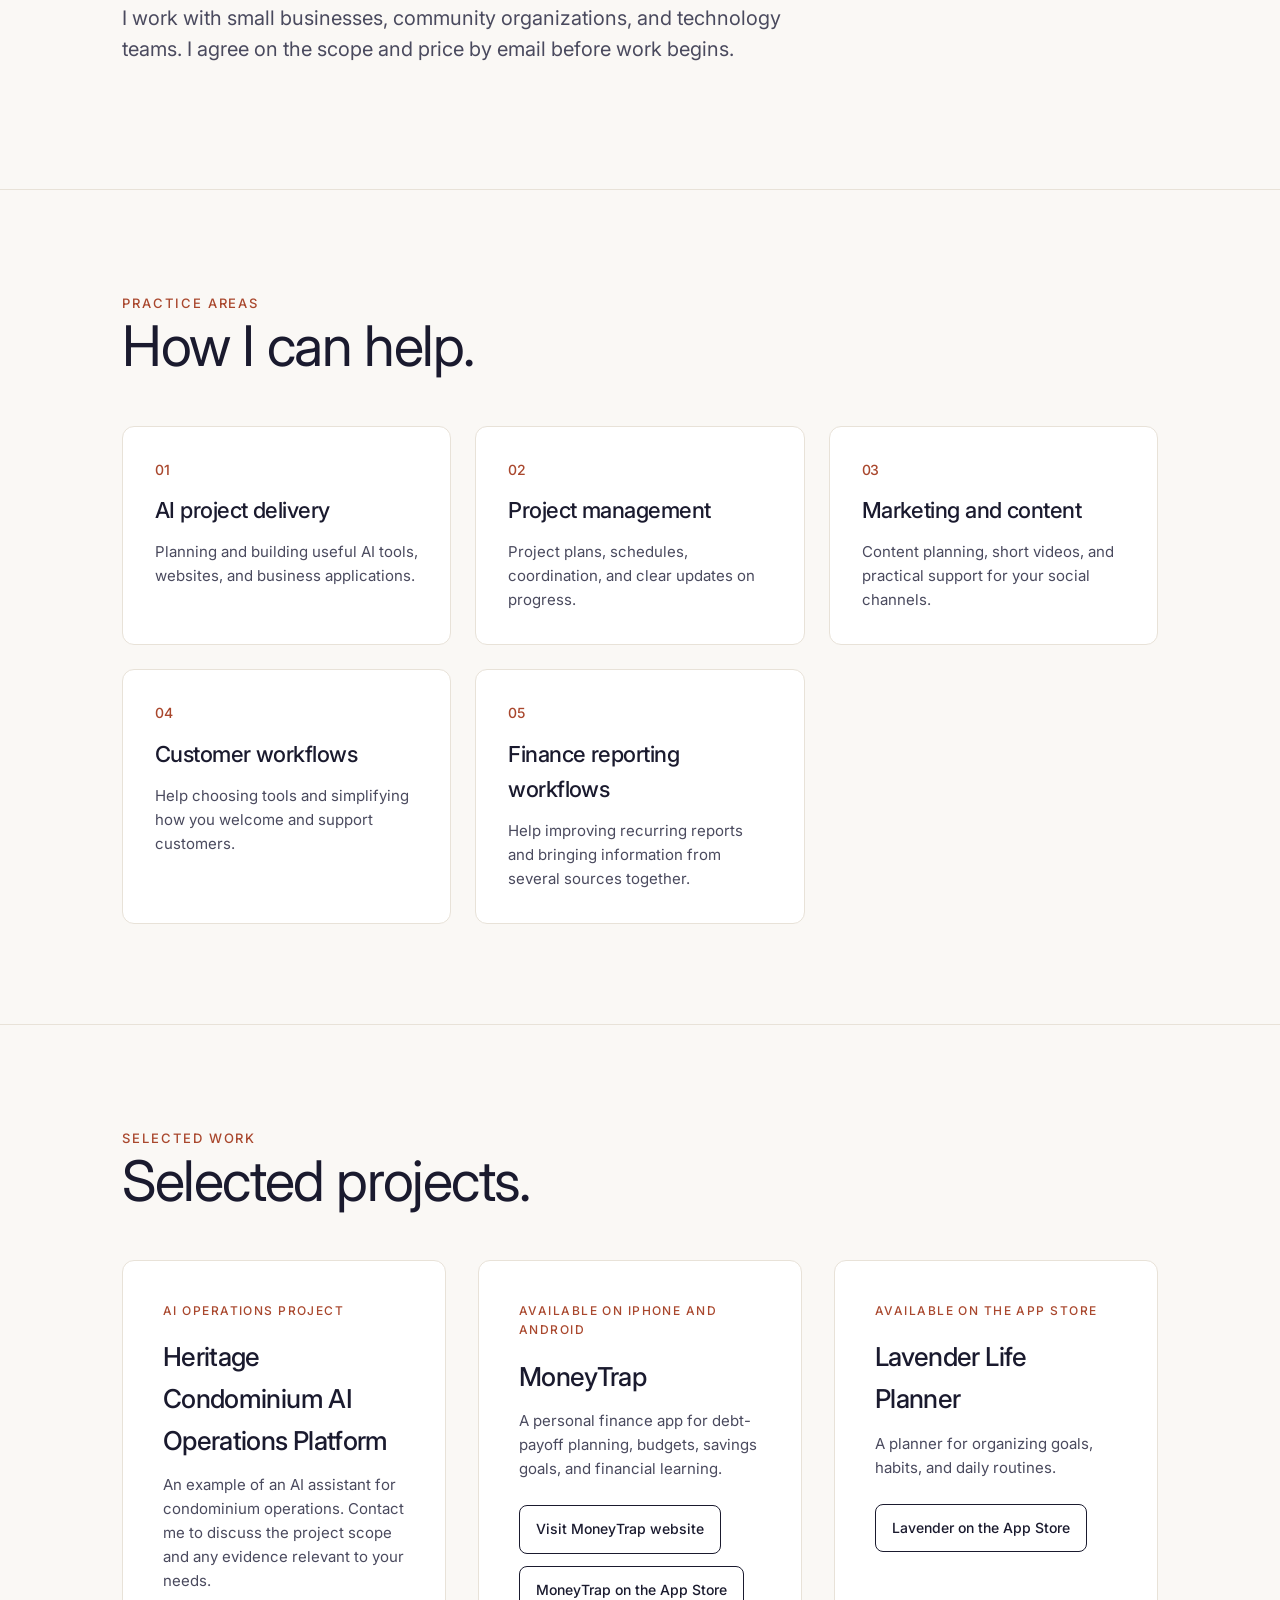
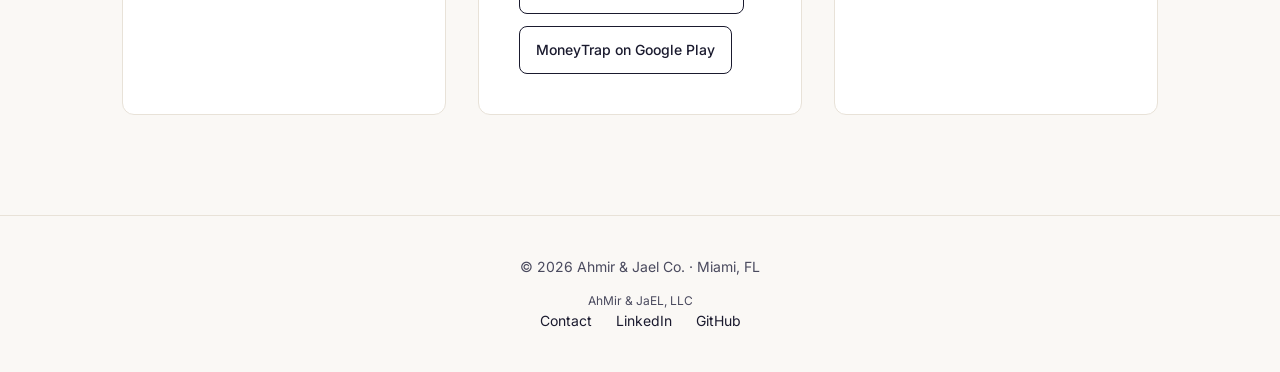
==== commit b511a25d: "Refine workshop homepage bio benefits and FAQs" ====
--- a/consulting.html
+++ b/consulting.html
@@ -159,4 +159,4 @@
 <div class="project-links"><a class="btn btn-secondary" href="https://apps.apple.com/us/app/lavender-life-planner/id6759303830" rel="noopener noreferrer" target="_blank">Lavender on the App Store</a></div></div>
 </div>
 </div>
-</section></main><footer><div class="container"><p>© 2026 Ahmir &amp; Jael Co. · Miami, FL</p><p class="legal-name">Ahmir &amp; Jael, LLC</p><p><a href="/contact.html">Contact</a><a href="https://linkedin.com/in/joane-aristilde">LinkedIn</a><a href="https://github.com/Jaristilde">GitHub</a></p></div></footer></body></html>
+</section></main><footer><div class="container"><p>© 2026 Ahmir &amp; Jael Co. · Miami, FL</p><p class="legal-name">AhMir &amp; JaEL, LLC</p><p><a href="/contact.html">Contact</a><a href="https://linkedin.com/in/joane-aristilde">LinkedIn</a><a href="https://github.com/Jaristilde">GitHub</a></p></div></footer></body></html>
--- a/styles.css
+++ b/styles.css
@@ -620,4 +620,7 @@
 .project-links { display: flex; gap: 12px; flex-wrap: wrap; margin-top: 24px; }
 .project-links .btn { font-size: 14px; padding: 12px 16px; }
 .founder-bio a { color: var(--ink); text-decoration: underline; text-underline-offset: 4px; }
+.instructor-quote { margin: 24px 0; padding-left: 20px; border-left: 3px solid var(--accent, #b84b32); }
+.founder-bio .instructor-quote p { color: var(--ink); font-size: clamp(1.25rem, 3vw, 1.65rem); font-weight: 600; line-height: 1.4; margin-bottom: 8px; }
+.instructor-quote cite { font-style: normal; font-size: .9rem; color: var(--ink-soft); }
 @media (max-width: 720px) { .project-links .btn { width: 100%; } }
